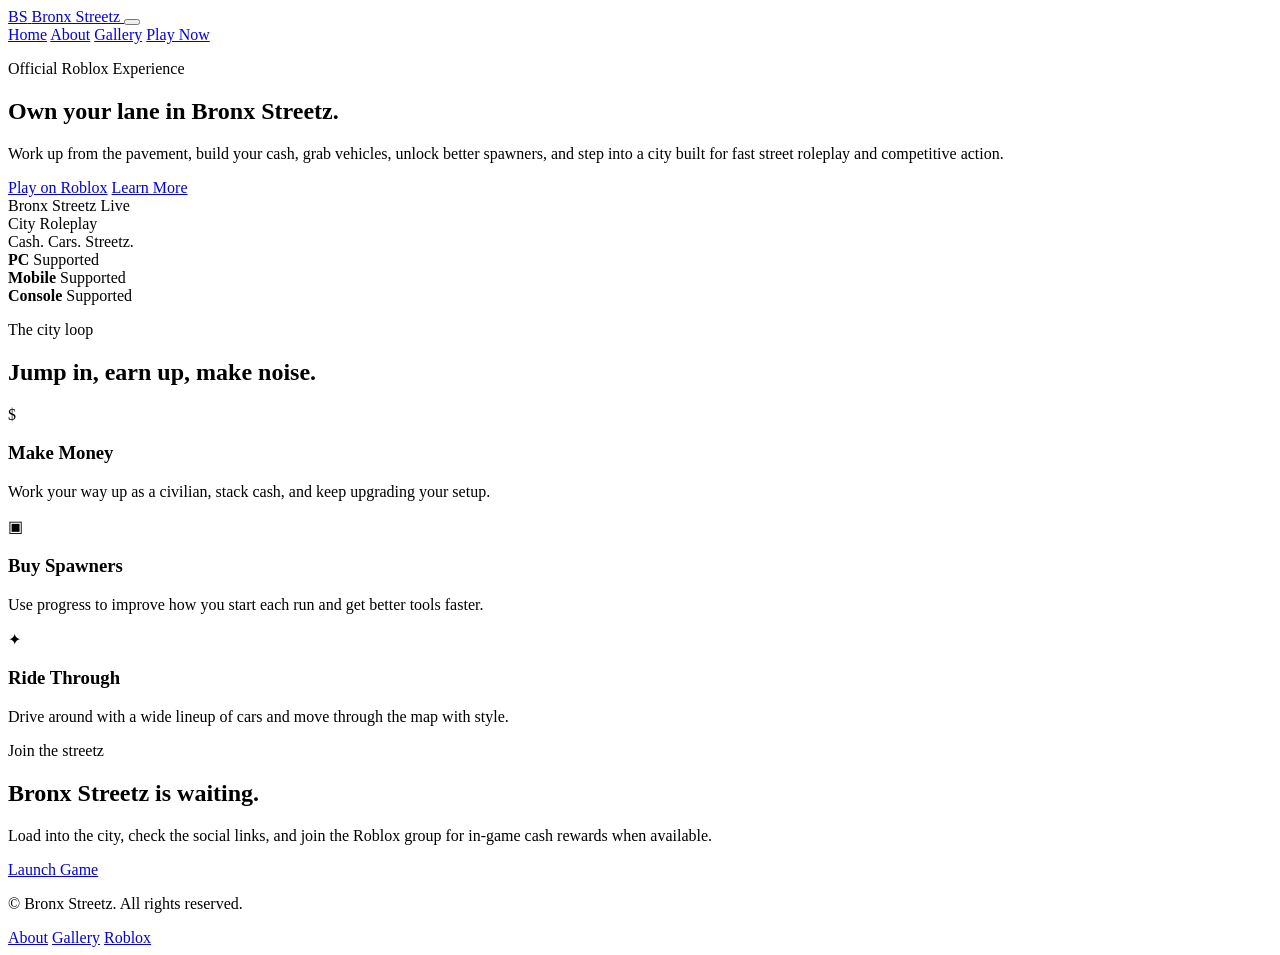
==== index.html @ a3b3eb31 "Add Bronx Streetz home page" ====
<!DOCTYPE html>
<html lang="en">
<head>
  <meta charset="UTF-8" />
  <meta name="viewport" content="width=device-width, initial-scale=1.0" />
  <meta name="description" content="Official website for Bronx Streetz, a Roblox city combat and roleplay experience by Bronx Streetz Community." />
  <meta name="theme-color" content="#0b0f14" />
  <title>Bronx Streetz | Official Roblox Game</title>
  <link rel="preconnect" href="https://fonts.googleapis.com">
  <link rel="preconnect" href="https://fonts.gstatic.com" crossorigin>
  <link href="https://fonts.googleapis.com/css2?family=Anton&family=Inter:wght@400;500;600;700;800;900&display=swap" rel="stylesheet">
  <link rel="stylesheet" href="styles.css" />
</head>
<body>
  <div class="noise" aria-hidden="true"></div>
  <header class="site-header" id="top">
    <a class="brand" href="index.html" aria-label="Bronx Streetz home">
      <span class="brand-mark">BS</span>
      <span class="brand-text">Bronx Streetz</span>
    </a>

    <button class="nav-toggle" aria-label="Open navigation" aria-expanded="false">
      <span></span>
      <span></span>
      <span></span>
    </button>

    <nav class="site-nav" aria-label="Main navigation">
      <a class="active" href="index.html">Home</a>
      <a href="about.html">About</a>
      <a href="gallery.html">Gallery</a>
      <a class="nav-cta" href="https://www.roblox.com/games/16995353837/Bronx-Streetz" target="_blank" rel="noopener">Play Now</a>
    </nav>
  </header>

  <main>
    <section class="hero section-pad">
      <div class="hero-bg" aria-hidden="true">
        <span class="grid-line line-one"></span>
        <span class="grid-line line-two"></span>
        <span class="city-glow"></span>
      </div>

      <div class="hero-copy reveal">
        <p class="eyebrow">Official Roblox Experience</p>
        <h1>Own your lane in <span>Bronx Streetz</span>.</h1>
        <p class="hero-lead">Work up from the pavement, build your cash, grab vehicles, unlock better spawners, and step into a city built for fast street roleplay and competitive action.</p>
        <div class="hero-actions">
          <a class="button primary" href="https://www.roblox.com/games/16995353837/Bronx-Streetz" target="_blank" rel="noopener">Play on Roblox</a>
          <a class="button ghost" href="about.html">Learn More</a>
        </div>
      </div>

      <div class="hero-card reveal delay-1" aria-label="Game highlights">
        <div class="status-pill"><span></span> Bronx Streetz Live</div>
        <div class="poster-card">
          <div class="poster-top">City Roleplay</div>
          <div class="poster-title">Cash. Cars. Streetz.</div>
          <div class="poster-bars">
            <span></span><span></span><span></span><span></span>
          </div>
        </div>
        <div class="stats-grid">
          <article>
            <strong>PC</strong>
            <span>Supported</span>
          </article>
          <article>
            <strong>Mobile</strong>
            <span>Supported</span>
          </article>
          <article>
            <strong>Console</strong>
            <span>Supported</span>
          </article>
        </div>
      </div>
    </section>

    <section class="section-pad split-section">
      <div class="section-heading reveal">
        <p class="eyebrow">The city loop</p>
        <h2>Jump in, earn up, make noise.</h2>
      </div>
      <div class="feature-grid">
        <article class="feature-card reveal">
          <span class="feature-icon">$</span>
          <h3>Make Money</h3>
          <p>Work your way up as a civilian, stack cash, and keep upgrading your setup.</p>
        </article>
        <article class="feature-card reveal delay-1">
          <span class="feature-icon">▣</span>
          <h3>Buy Spawners</h3>
          <p>Use progress to improve how you start each run and get better tools faster.</p>
        </article>
        <article class="feature-card reveal delay-2">
          <span class="feature-icon">✦</span>
          <h3>Ride Through</h3>
          <p>Drive around with a wide lineup of cars and move through the map with style.</p>
        </article>
      </div>
    </section>

    <section class="section-pad callout reveal">
      <div>
        <p class="eyebrow">Join the streetz</p>
        <h2>Bronx Streetz is waiting.</h2>
        <p>Load into the city, check the social links, and join the Roblox group for in-game cash rewards when available.</p>
      </div>
      <a class="button primary" href="https://www.roblox.com/games/16995353837/Bronx-Streetz" target="_blank" rel="noopener">Launch Game</a>
    </section>
  </main>

  <footer class="site-footer">
    <p>© <span id="year"></span> Bronx Streetz. All rights reserved.</p>
    <div>
      <a href="about.html">About</a>
      <a href="gallery.html">Gallery</a>
      <a href="https://www.roblox.com/games/16995353837/Bronx-Streetz" target="_blank" rel="noopener">Roblox</a>
    </div>
  </footer>

  <script src="script.js"></script>
</body>
</html>
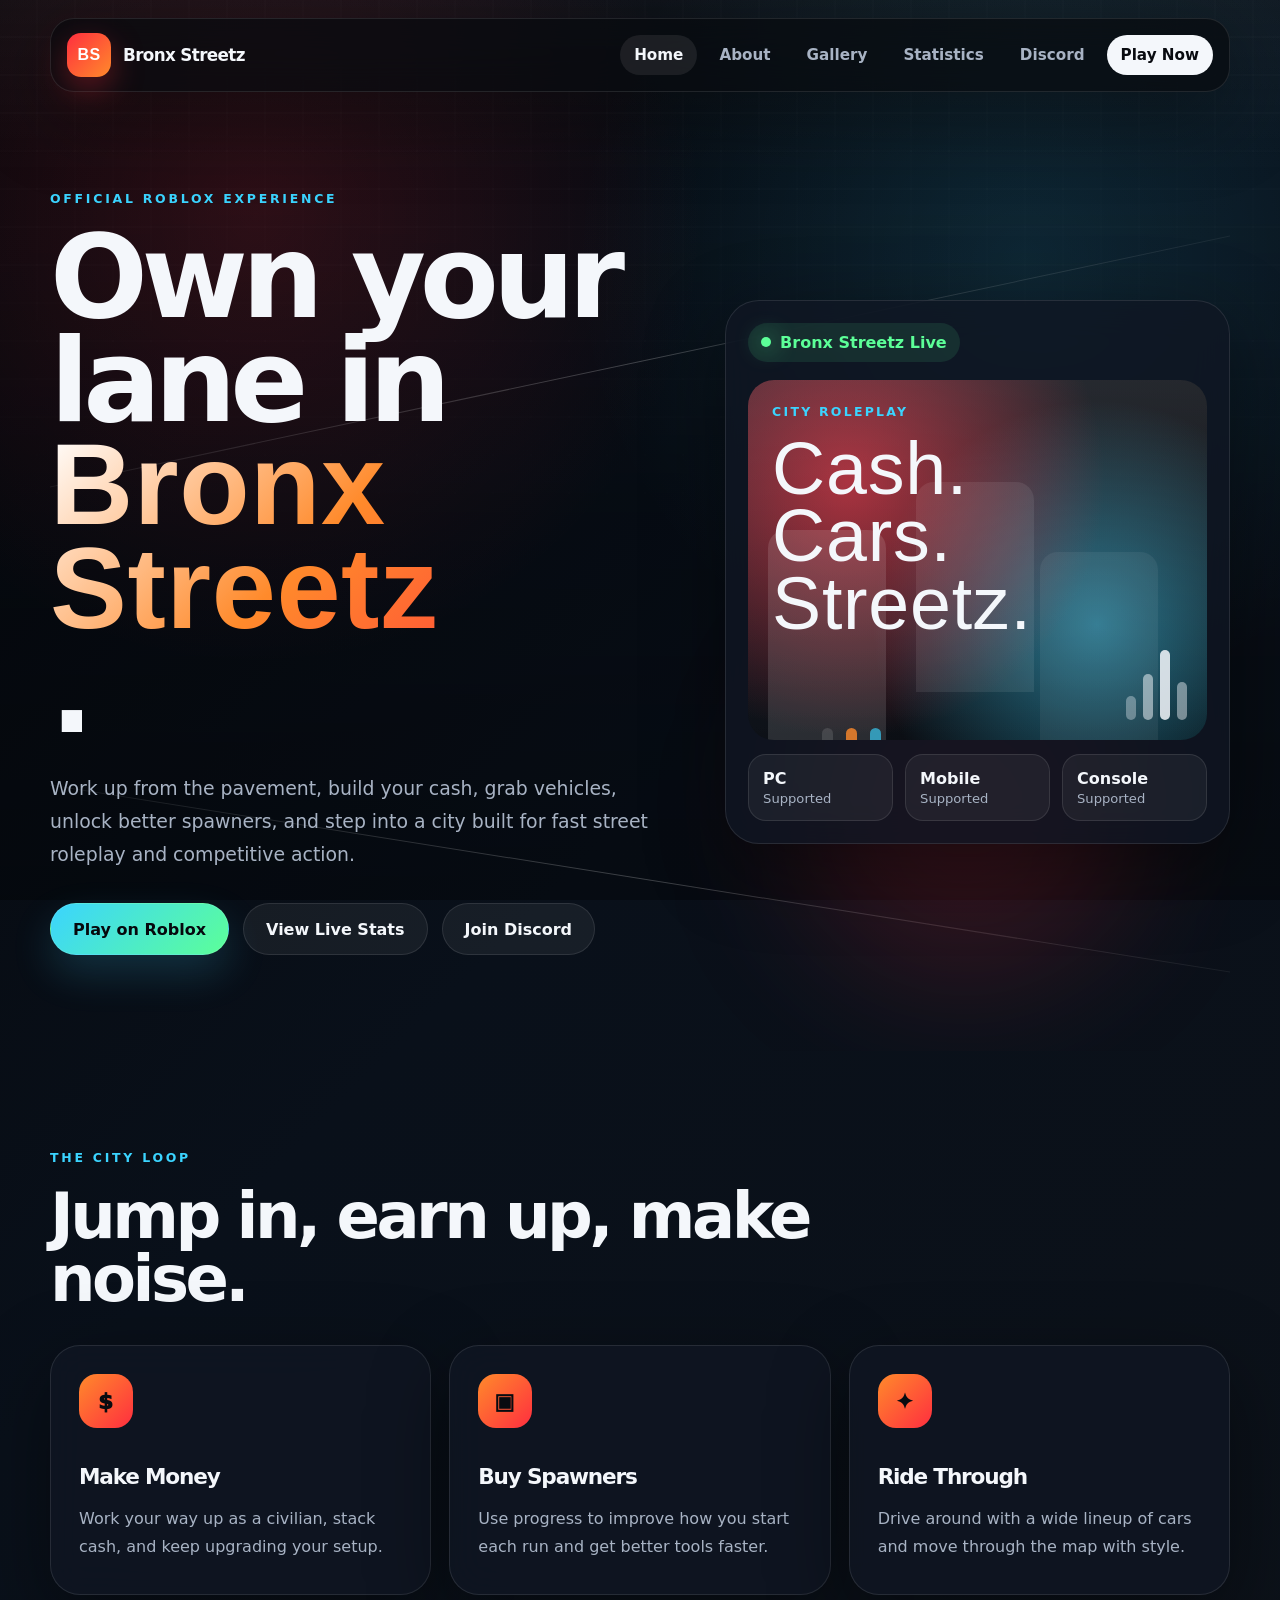
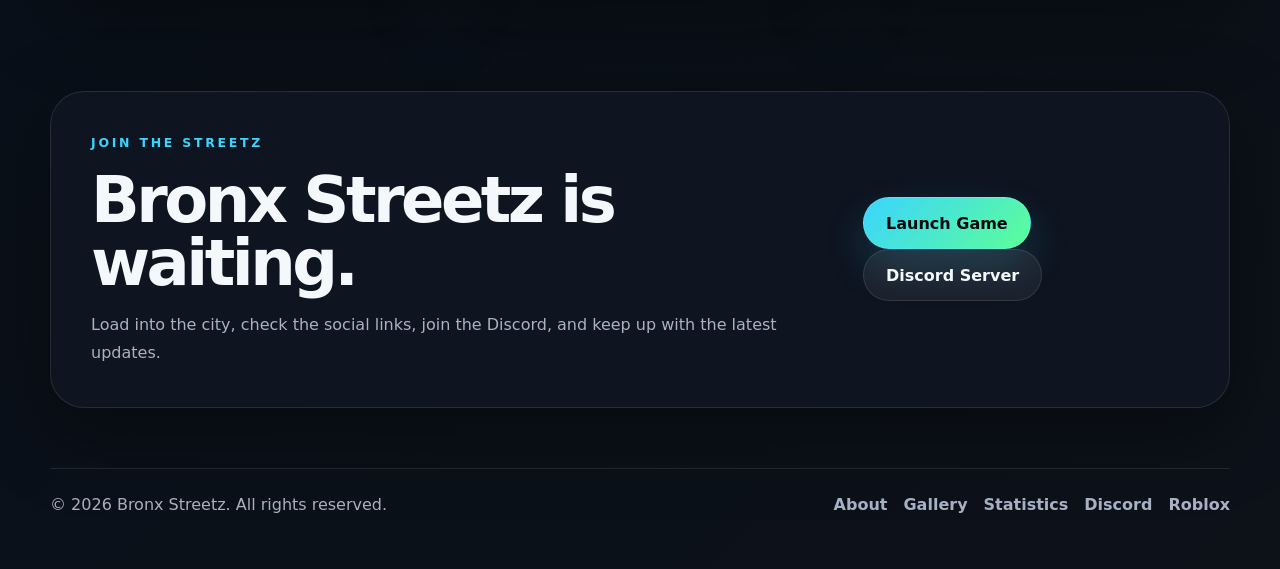
==== commit 8cc353ef: "Add Discord and statistics navigation to home page" ====
--- a/index.html
+++ b/index.html
@@ -29,6 +29,8 @@
       <a class="active" href="index.html">Home</a>
       <a href="about.html">About</a>
       <a href="gallery.html">Gallery</a>
+      <a href="stats.html">Statistics</a>
+      <a href="https://discord.gg/XVc4PGBFNk" target="_blank" rel="noopener">Discord</a>
       <a class="nav-cta" href="https://www.roblox.com/games/16995353837/Bronx-Streetz" target="_blank" rel="noopener">Play Now</a>
     </nav>
   </header>
@@ -47,7 +49,8 @@
         <p class="hero-lead">Work up from the pavement, build your cash, grab vehicles, unlock better spawners, and step into a city built for fast street roleplay and competitive action.</p>
         <div class="hero-actions">
           <a class="button primary" href="https://www.roblox.com/games/16995353837/Bronx-Streetz" target="_blank" rel="noopener">Play on Roblox</a>
-          <a class="button ghost" href="about.html">Learn More</a>
+          <a class="button ghost" href="stats.html">View Live Stats</a>
+          <a class="button ghost" href="https://discord.gg/XVc4PGBFNk" target="_blank" rel="noopener">Join Discord</a>
         </div>
       </div>
 
@@ -105,9 +108,12 @@
       <div>
         <p class="eyebrow">Join the streetz</p>
         <h2>Bronx Streetz is waiting.</h2>
-        <p>Load into the city, check the social links, and join the Roblox group for in-game cash rewards when available.</p>
+        <p>Load into the city, check the social links, join the Discord, and keep up with the latest updates.</p>
       </div>
-      <a class="button primary" href="https://www.roblox.com/games/16995353837/Bronx-Streetz" target="_blank" rel="noopener">Launch Game</a>
+      <div class="callout-actions">
+        <a class="button primary" href="https://www.roblox.com/games/16995353837/Bronx-Streetz" target="_blank" rel="noopener">Launch Game</a>
+        <a class="button ghost" href="https://discord.gg/XVc4PGBFNk" target="_blank" rel="noopener">Discord Server</a>
+      </div>
     </section>
   </main>
 
@@ -116,6 +122,8 @@
     <div>
       <a href="about.html">About</a>
       <a href="gallery.html">Gallery</a>
+      <a href="stats.html">Statistics</a>
+      <a href="https://discord.gg/XVc4PGBFNk" target="_blank" rel="noopener">Discord</a>
       <a href="https://www.roblox.com/games/16995353837/Bronx-Streetz" target="_blank" rel="noopener">Roblox</a>
     </div>
   </footer>
--- a/styles.css
+++ b/styles.css
@@ -0,0 +1,862 @@
+:root {
+  --bg: #070a0f;
+  --bg-soft: #0d141e;
+  --panel: rgba(16, 23, 35, 0.78);
+  --panel-solid: #101724;
+  --text: #f4f7fb;
+  --muted: #a8b3c4;
+  --line: rgba(255, 255, 255, 0.1);
+  --red: #ff2e3f;
+  --orange: #ff8a2b;
+  --blue: #3bd4ff;
+  --green: #5cff98;
+  --shadow: 0 24px 80px rgba(0, 0, 0, 0.42);
+}
+
+* {
+  box-sizing: border-box;
+}
+
+html {
+  scroll-behavior: smooth;
+}
+
+body {
+  margin: 0;
+  min-height: 100vh;
+  color: var(--text);
+  font-family: Inter, system-ui, -apple-system, BlinkMacSystemFont, "Segoe UI", sans-serif;
+  background:
+    radial-gradient(circle at 20% 10%, rgba(255, 46, 63, 0.16), transparent 28rem),
+    radial-gradient(circle at 80% 12%, rgba(59, 212, 255, 0.13), transparent 28rem),
+    linear-gradient(135deg, #05070b 0%, #09101a 42%, #0d1219 100%);
+  overflow-x: hidden;
+}
+
+body::before {
+  content: "";
+  position: fixed;
+  inset: 0;
+  pointer-events: none;
+  background: linear-gradient(180deg, rgba(255,255,255,0.04), transparent 18%, rgba(0,0,0,0.3));
+  z-index: -2;
+}
+
+body.nav-open {
+  overflow: hidden;
+}
+
+a {
+  color: inherit;
+  text-decoration: none;
+}
+
+p {
+  color: var(--muted);
+  line-height: 1.75;
+}
+
+.noise {
+  position: fixed;
+  inset: 0;
+  z-index: -1;
+  pointer-events: none;
+  opacity: 0.16;
+  background-image:
+    linear-gradient(transparent 0 95%, rgba(255,255,255,0.12) 95% 100%),
+    linear-gradient(90deg, transparent 0 95%, rgba(255,255,255,0.09) 95% 100%);
+  background-size: 38px 38px;
+  mask-image: linear-gradient(to bottom, black, transparent 78%);
+}
+
+.section-pad {
+  width: min(1180px, calc(100% - 36px));
+  margin: 0 auto;
+  padding: 96px 0;
+}
+
+.site-header {
+  position: sticky;
+  top: 0;
+  z-index: 50;
+  display: flex;
+  align-items: center;
+  justify-content: space-between;
+  width: min(1180px, calc(100% - 36px));
+  margin: 18px auto 0;
+  padding: 14px 16px;
+  border: 1px solid var(--line);
+  border-radius: 24px;
+  background: rgba(7, 10, 15, 0.72);
+  backdrop-filter: blur(18px);
+  box-shadow: var(--shadow);
+}
+
+.brand {
+  display: inline-flex;
+  align-items: center;
+  gap: 12px;
+  font-weight: 900;
+  letter-spacing: -0.04em;
+}
+
+.brand-mark {
+  display: grid;
+  place-items: center;
+  width: 44px;
+  height: 44px;
+  border-radius: 14px;
+  background: linear-gradient(135deg, var(--red), var(--orange));
+  color: #fff;
+  box-shadow: 0 12px 32px rgba(255, 46, 63, 0.34);
+  font-family: Anton, Impact, sans-serif;
+  letter-spacing: 0.02em;
+}
+
+.brand-text {
+  font-size: 1.05rem;
+}
+
+.site-nav {
+  display: flex;
+  align-items: center;
+  gap: 8px;
+}
+
+.site-nav a {
+  padding: 11px 14px;
+  border-radius: 999px;
+  color: var(--muted);
+  font-size: 0.95rem;
+  font-weight: 700;
+  transition: 180ms ease;
+}
+
+.site-nav a:hover,
+.site-nav a.active {
+  color: var(--text);
+  background: rgba(255, 255, 255, 0.08);
+}
+
+.site-nav .nav-cta {
+  color: #090b10;
+  background: var(--text);
+}
+
+.site-nav .nav-cta:hover {
+  color: #070a0f;
+  background: linear-gradient(135deg, var(--blue), var(--green));
+}
+
+.nav-toggle {
+  display: none;
+  width: 46px;
+  height: 46px;
+  border: 1px solid var(--line);
+  border-radius: 14px;
+  background: rgba(255, 255, 255, 0.06);
+  cursor: pointer;
+}
+
+.nav-toggle span {
+  display: block;
+  width: 20px;
+  height: 2px;
+  margin: 5px auto;
+  background: var(--text);
+  border-radius: 2px;
+}
+
+.hero {
+  position: relative;
+  display: grid;
+  grid-template-columns: minmax(0, 1.1fr) minmax(320px, 0.9fr);
+  align-items: center;
+  min-height: calc(100vh - 86px);
+  gap: 58px;
+}
+
+.hero-bg {
+  position: absolute;
+  inset: 0;
+  pointer-events: none;
+  overflow: hidden;
+}
+
+.grid-line {
+  position: absolute;
+  width: 140%;
+  height: 1px;
+  left: -20%;
+  background: linear-gradient(90deg, transparent, rgba(255,255,255,0.22), transparent);
+  transform: rotate(-12deg);
+}
+
+.line-one { top: 28%; }
+.line-two { bottom: 18%; transform: rotate(9deg); }
+
+.city-glow {
+  position: absolute;
+  right: 8%;
+  bottom: 8%;
+  width: 340px;
+  height: 340px;
+  border-radius: 50%;
+  background: rgba(255, 46, 63, 0.18);
+  filter: blur(70px);
+}
+
+.eyebrow {
+  margin: 0 0 16px;
+  color: var(--blue);
+  font-size: 0.78rem;
+  font-weight: 900;
+  letter-spacing: 0.22em;
+  text-transform: uppercase;
+}
+
+h1,
+h2,
+h3 {
+  margin: 0;
+  color: var(--text);
+  letter-spacing: -0.055em;
+}
+
+h1 {
+  max-width: 850px;
+  font-size: clamp(3.3rem, 9vw, 7.9rem);
+  line-height: 0.9;
+}
+
+h1 span {
+  display: inline-block;
+  font-family: Anton, Impact, sans-serif;
+  letter-spacing: 0.005em;
+  color: transparent;
+  background: linear-gradient(135deg, #fff 0%, var(--orange) 46%, var(--red) 100%);
+  background-clip: text;
+  -webkit-background-clip: text;
+}
+
+h2 {
+  font-size: clamp(2.1rem, 5vw, 4.2rem);
+  line-height: 0.98;
+}
+
+h3 {
+  font-size: 1.35rem;
+}
+
+.hero-lead {
+  max-width: 690px;
+  margin: 28px 0 0;
+  font-size: clamp(1rem, 2vw, 1.18rem);
+}
+
+.hero-actions {
+  display: flex;
+  flex-wrap: wrap;
+  gap: 14px;
+  margin-top: 32px;
+}
+
+.button {
+  display: inline-flex;
+  align-items: center;
+  justify-content: center;
+  min-height: 52px;
+  padding: 0 22px;
+  border-radius: 999px;
+  border: 1px solid var(--line);
+  font-weight: 900;
+  transition: transform 180ms ease, box-shadow 180ms ease, background 180ms ease;
+}
+
+.button:hover {
+  transform: translateY(-2px);
+}
+
+.button.primary {
+  color: #06080d;
+  background: linear-gradient(135deg, var(--blue), var(--green));
+  box-shadow: 0 18px 40px rgba(59, 212, 255, 0.18);
+}
+
+.button.ghost {
+  background: rgba(255,255,255,0.06);
+  color: var(--text);
+}
+
+.hero-card,
+.glass-panel,
+.callout,
+.feature-card,
+.gallery-card,
+.mini-card,
+.rules-grid article {
+  border: 1px solid var(--line);
+  background: var(--panel);
+  backdrop-filter: blur(18px);
+  box-shadow: var(--shadow);
+}
+
+.hero-card {
+  position: relative;
+  padding: 22px;
+  border-radius: 34px;
+}
+
+.status-pill {
+  display: inline-flex;
+  align-items: center;
+  gap: 9px;
+  margin-bottom: 18px;
+  padding: 10px 13px;
+  border-radius: 999px;
+  background: rgba(92, 255, 152, 0.1);
+  color: var(--green);
+  font-weight: 900;
+}
+
+.status-pill span {
+  width: 10px;
+  height: 10px;
+  border-radius: 50%;
+  background: var(--green);
+  box-shadow: 0 0 24px var(--green);
+}
+
+.poster-card {
+  position: relative;
+  min-height: 360px;
+  padding: 24px;
+  border-radius: 26px;
+  overflow: hidden;
+  background:
+    linear-gradient(rgba(255,255,255,0.1), rgba(255,255,255,0)),
+    radial-gradient(circle at 22% 28%, rgba(255, 46, 63, 0.62), transparent 16rem),
+    radial-gradient(circle at 76% 68%, rgba(59, 212, 255, 0.5), transparent 14rem),
+    linear-gradient(135deg, #121720, #07090d);
+}
+
+.poster-card::before,
+.poster-card::after {
+  content: "";
+  position: absolute;
+  background: rgba(255,255,255,0.12);
+  border-radius: 18px 18px 0 0;
+  bottom: 0;
+}
+
+.poster-card::before {
+  left: 20px;
+  width: 118px;
+  height: 210px;
+  box-shadow: 148px -48px 0 rgba(255,255,255,0.08), 272px 22px 0 rgba(255,255,255,0.06);
+}
+
+.poster-card::after {
+  left: 74px;
+  width: 11px;
+  height: 12px;
+  box-shadow:
+    24px 0 0 rgba(255, 138, 43, 0.8),
+    48px 0 0 rgba(59, 212, 255, 0.65),
+    0 28px 0 rgba(255,255,255,0.45),
+    24px 28px 0 rgba(255,255,255,0.24),
+    48px 28px 0 rgba(255, 46, 63, 0.54),
+    0 56px 0 rgba(255,255,255,0.26),
+    24px 56px 0 rgba(255,255,255,0.5),
+    48px 56px 0 rgba(92,255,152,0.55);
+}
+
+.poster-top {
+  position: relative;
+  z-index: 2;
+  color: var(--blue);
+  font-weight: 900;
+  text-transform: uppercase;
+  letter-spacing: 0.18em;
+  font-size: 0.78rem;
+}
+
+.poster-title {
+  position: relative;
+  z-index: 2;
+  max-width: 320px;
+  margin-top: 16px;
+  font-family: Anton, Impact, sans-serif;
+  font-size: clamp(2.8rem, 6vw, 4.6rem);
+  line-height: 0.92;
+  letter-spacing: 0.01em;
+}
+
+.poster-bars {
+  position: absolute;
+  z-index: 3;
+  right: 20px;
+  bottom: 20px;
+  display: flex;
+  gap: 7px;
+  align-items: end;
+}
+
+.poster-bars span {
+  display: block;
+  width: 10px;
+  border-radius: 999px;
+  background: var(--text);
+}
+
+.poster-bars span:nth-child(1) { height: 24px; opacity: 0.35; }
+.poster-bars span:nth-child(2) { height: 46px; opacity: 0.52; }
+.poster-bars span:nth-child(3) { height: 70px; opacity: 0.85; }
+.poster-bars span:nth-child(4) { height: 38px; opacity: 0.45; }
+
+.stats-grid {
+  display: grid;
+  grid-template-columns: repeat(3, 1fr);
+  gap: 12px;
+  margin-top: 14px;
+}
+
+.stats-grid article {
+  padding: 14px;
+  border: 1px solid var(--line);
+  border-radius: 18px;
+  background: rgba(255,255,255,0.05);
+}
+
+.stats-grid strong,
+.stats-grid span {
+  display: block;
+}
+
+.stats-grid strong {
+  font-size: 1rem;
+}
+
+.stats-grid span {
+  margin-top: 3px;
+  color: var(--muted);
+  font-size: 0.82rem;
+}
+
+.split-section {
+  display: grid;
+  gap: 34px;
+}
+
+.section-heading {
+  max-width: 760px;
+}
+
+.feature-grid,
+.rules-grid {
+  display: grid;
+  grid-template-columns: repeat(3, 1fr);
+  gap: 18px;
+}
+
+.feature-card {
+  min-height: 250px;
+  padding: 28px;
+  border-radius: 30px;
+}
+
+.feature-icon {
+  display: grid;
+  place-items: center;
+  width: 54px;
+  height: 54px;
+  margin-bottom: 36px;
+  border-radius: 18px;
+  color: #080b10;
+  background: linear-gradient(135deg, var(--orange), var(--red));
+  font-weight: 1000;
+  font-size: 1.35rem;
+}
+
+.feature-card p {
+  margin-bottom: 0;
+}
+
+.callout {
+  display: flex;
+  align-items: center;
+  justify-content: space-between;
+  gap: 26px;
+  margin-bottom: 60px;
+  padding: 40px;
+  border-radius: 34px;
+}
+
+.callout p:last-child {
+  max-width: 760px;
+  margin-bottom: 0;
+}
+
+.page-hero {
+  padding-bottom: 38px;
+}
+
+.page-hero h1 {
+  max-width: 970px;
+  font-size: clamp(3rem, 7vw, 6.4rem);
+}
+
+.page-hero p:last-child {
+  max-width: 780px;
+  margin-top: 24px;
+  font-size: 1.12rem;
+}
+
+.about-layout {
+  display: grid;
+  grid-template-columns: 1.2fr 0.8fr;
+  gap: 22px;
+  padding-top: 38px;
+}
+
+.glass-panel {
+  padding: 38px;
+  border-radius: 34px;
+}
+
+.glass-panel p:last-child {
+  margin-bottom: 0;
+}
+
+.info-stack {
+  display: grid;
+  gap: 14px;
+}
+
+.mini-card {
+  padding: 22px;
+  border-radius: 26px;
+}
+
+.mini-card span {
+  color: var(--blue);
+  font-weight: 900;
+}
+
+.mini-card strong {
+  display: block;
+  margin-top: 8px;
+  font-size: 1.2rem;
+}
+
+.mini-card p {
+  margin-bottom: 0;
+}
+
+.rules-section {
+  padding-top: 48px;
+}
+
+.rules-grid {
+  margin-top: 28px;
+}
+
+.rules-grid article {
+  padding: 26px;
+  border-radius: 28px;
+}
+
+.rules-grid p {
+  margin-bottom: 0;
+}
+
+.gallery-grid {
+  display: grid;
+  grid-template-columns: repeat(3, 1fr);
+  grid-auto-rows: 320px;
+  gap: 18px;
+  padding-top: 38px;
+}
+
+.gallery-card {
+  position: relative;
+  overflow: hidden;
+  border-radius: 30px;
+}
+
+.gallery-card.tall {
+  grid-row: span 2;
+}
+
+.gallery-card.wide {
+  grid-column: span 2;
+}
+
+.gallery-art {
+  position: absolute;
+  inset: 0;
+  transition: transform 500ms ease;
+}
+
+.gallery-card:hover .gallery-art {
+  transform: scale(1.05);
+}
+
+.gallery-art::before,
+.gallery-art::after {
+  content: "";
+  position: absolute;
+  inset: 0;
+}
+
+.gallery-art::after {
+  background: linear-gradient(180deg, transparent 0%, rgba(0,0,0,0.2) 38%, rgba(0,0,0,0.82) 100%);
+}
+
+.art-city {
+  background:
+    repeating-linear-gradient(90deg, transparent 0 40px, rgba(255,255,255,0.08) 40px 42px),
+    radial-gradient(circle at 30% 25%, rgba(255,46,63,0.55), transparent 16rem),
+    linear-gradient(135deg, #151a24, #06090e);
+}
+
+.art-car {
+  background:
+    radial-gradient(circle at 50% 70%, rgba(59,212,255,0.46), transparent 10rem),
+    linear-gradient(150deg, #0c1017, #1d2735);
+}
+
+.art-car::before {
+  top: auto;
+  left: 18%;
+  right: 18%;
+  bottom: 35%;
+  height: 50px;
+  border-radius: 80px 80px 18px 18px;
+  background: linear-gradient(135deg, var(--red), var(--orange));
+  box-shadow: 32px 46px 0 -15px #05070b, 230px 46px 0 -15px #05070b;
+}
+
+.art-cash {
+  background:
+    radial-gradient(circle at 70% 25%, rgba(92,255,152,0.48), transparent 12rem),
+    linear-gradient(135deg, #07110b, #111923);
+}
+
+.art-cash::before {
+  inset: 25% 18%;
+  border: 2px solid rgba(92,255,152,0.75);
+  border-radius: 22px;
+  transform: rotate(-9deg);
+  box-shadow: 22px 22px 0 rgba(92,255,152,0.18), -18px 34px 0 rgba(255,255,255,0.08);
+}
+
+.art-map {
+  background:
+    linear-gradient(90deg, rgba(255,255,255,0.12) 1px, transparent 1px),
+    linear-gradient(rgba(255,255,255,0.12) 1px, transparent 1px),
+    radial-gradient(circle at 74% 34%, rgba(255,46,63,0.44), transparent 14rem),
+    linear-gradient(135deg, #07101a, #111827);
+  background-size: 54px 54px, 54px 54px, auto, auto;
+}
+
+.art-spawner {
+  background:
+    radial-gradient(circle at 50% 50%, rgba(255,138,43,0.55), transparent 12rem),
+    linear-gradient(135deg, #1c120b, #090b10);
+}
+
+.art-spawner::before {
+  inset: 28%;
+  border-radius: 28px;
+  background: linear-gradient(135deg, rgba(255,255,255,0.24), rgba(255,255,255,0.06));
+  transform: rotate(45deg);
+}
+
+.art-community {
+  background:
+    radial-gradient(circle at 30% 35%, rgba(255,46,63,0.4), transparent 9rem),
+    radial-gradient(circle at 72% 40%, rgba(59,212,255,0.34), transparent 9rem),
+    linear-gradient(135deg, #0e1118, #151b26);
+}
+
+.art-community::before {
+  inset: 25% 18%;
+  border-radius: 999px;
+  border: 2px solid rgba(255,255,255,0.2);
+  box-shadow: 100px 0 0 -18px rgba(255,255,255,0.14), 200px 0 0 -16px rgba(255,255,255,0.18);
+}
+
+.gallery-caption {
+  position: absolute;
+  left: 0;
+  right: 0;
+  bottom: 0;
+  z-index: 3;
+  padding: 24px;
+}
+
+.gallery-caption span {
+  color: var(--blue);
+  font-weight: 900;
+  font-size: 0.76rem;
+  letter-spacing: 0.16em;
+  text-transform: uppercase;
+}
+
+.gallery-caption h2 {
+  margin-top: 6px;
+  font-size: 2rem;
+}
+
+.gallery-caption p {
+  margin-bottom: 0;
+}
+
+.site-footer {
+  display: flex;
+  align-items: center;
+  justify-content: space-between;
+  width: min(1180px, calc(100% - 36px));
+  margin: 0 auto 28px;
+  padding: 22px 0;
+  border-top: 1px solid var(--line);
+}
+
+.site-footer p {
+  margin: 0;
+}
+
+.site-footer div {
+  display: flex;
+  gap: 16px;
+  flex-wrap: wrap;
+}
+
+.site-footer a {
+  color: var(--muted);
+  font-weight: 700;
+}
+
+.site-footer a:hover {
+  color: var(--text);
+}
+
+.reveal {
+  opacity: 0;
+  transform: translateY(20px);
+  transition: opacity 700ms ease, transform 700ms ease;
+}
+
+.reveal.is-visible {
+  opacity: 1;
+  transform: translateY(0);
+}
+
+.delay-1 { transition-delay: 90ms; }
+.delay-2 { transition-delay: 180ms; }
+
+@media (max-width: 900px) {
+  .site-header {
+    margin-top: 10px;
+  }
+
+  .nav-toggle {
+    display: block;
+  }
+
+  .site-nav {
+    position: fixed;
+    left: 18px;
+    right: 18px;
+    top: 88px;
+    display: none;
+    flex-direction: column;
+    align-items: stretch;
+    padding: 16px;
+    border: 1px solid var(--line);
+    border-radius: 24px;
+    background: rgba(7, 10, 15, 0.96);
+    box-shadow: var(--shadow);
+  }
+
+  body.nav-open .site-nav {
+    display: flex;
+  }
+
+  .site-nav a {
+    padding: 14px 16px;
+  }
+
+  .hero,
+  .about-layout {
+    grid-template-columns: 1fr;
+  }
+
+  .hero {
+    min-height: auto;
+    padding-top: 82px;
+  }
+
+  .feature-grid,
+  .rules-grid,
+  .gallery-grid {
+    grid-template-columns: 1fr;
+  }
+
+  .gallery-grid {
+    grid-auto-rows: 310px;
+  }
+
+  .gallery-card.tall,
+  .gallery-card.wide {
+    grid-row: span 1;
+    grid-column: span 1;
+  }
+
+  .callout,
+  .site-footer {
+    flex-direction: column;
+    align-items: flex-start;
+  }
+}
+
+@media (max-width: 560px) {
+  .section-pad,
+  .site-header,
+  .site-footer {
+    width: min(100% - 24px, 1180px);
+  }
+
+  .section-pad {
+    padding: 70px 0;
+  }
+
+  .brand-text {
+    display: none;
+  }
+
+  .hero-card,
+  .glass-panel,
+  .callout,
+  .feature-card,
+  .rules-grid article {
+    border-radius: 24px;
+  }
+
+  .poster-card {
+    min-height: 300px;
+  }
+
+  .stats-grid {
+    grid-template-columns: 1fr;
+  }
+
+  .callout {
+    padding: 28px;
+  }
+
+  .button {
+    width: 100%;
+  }
+}
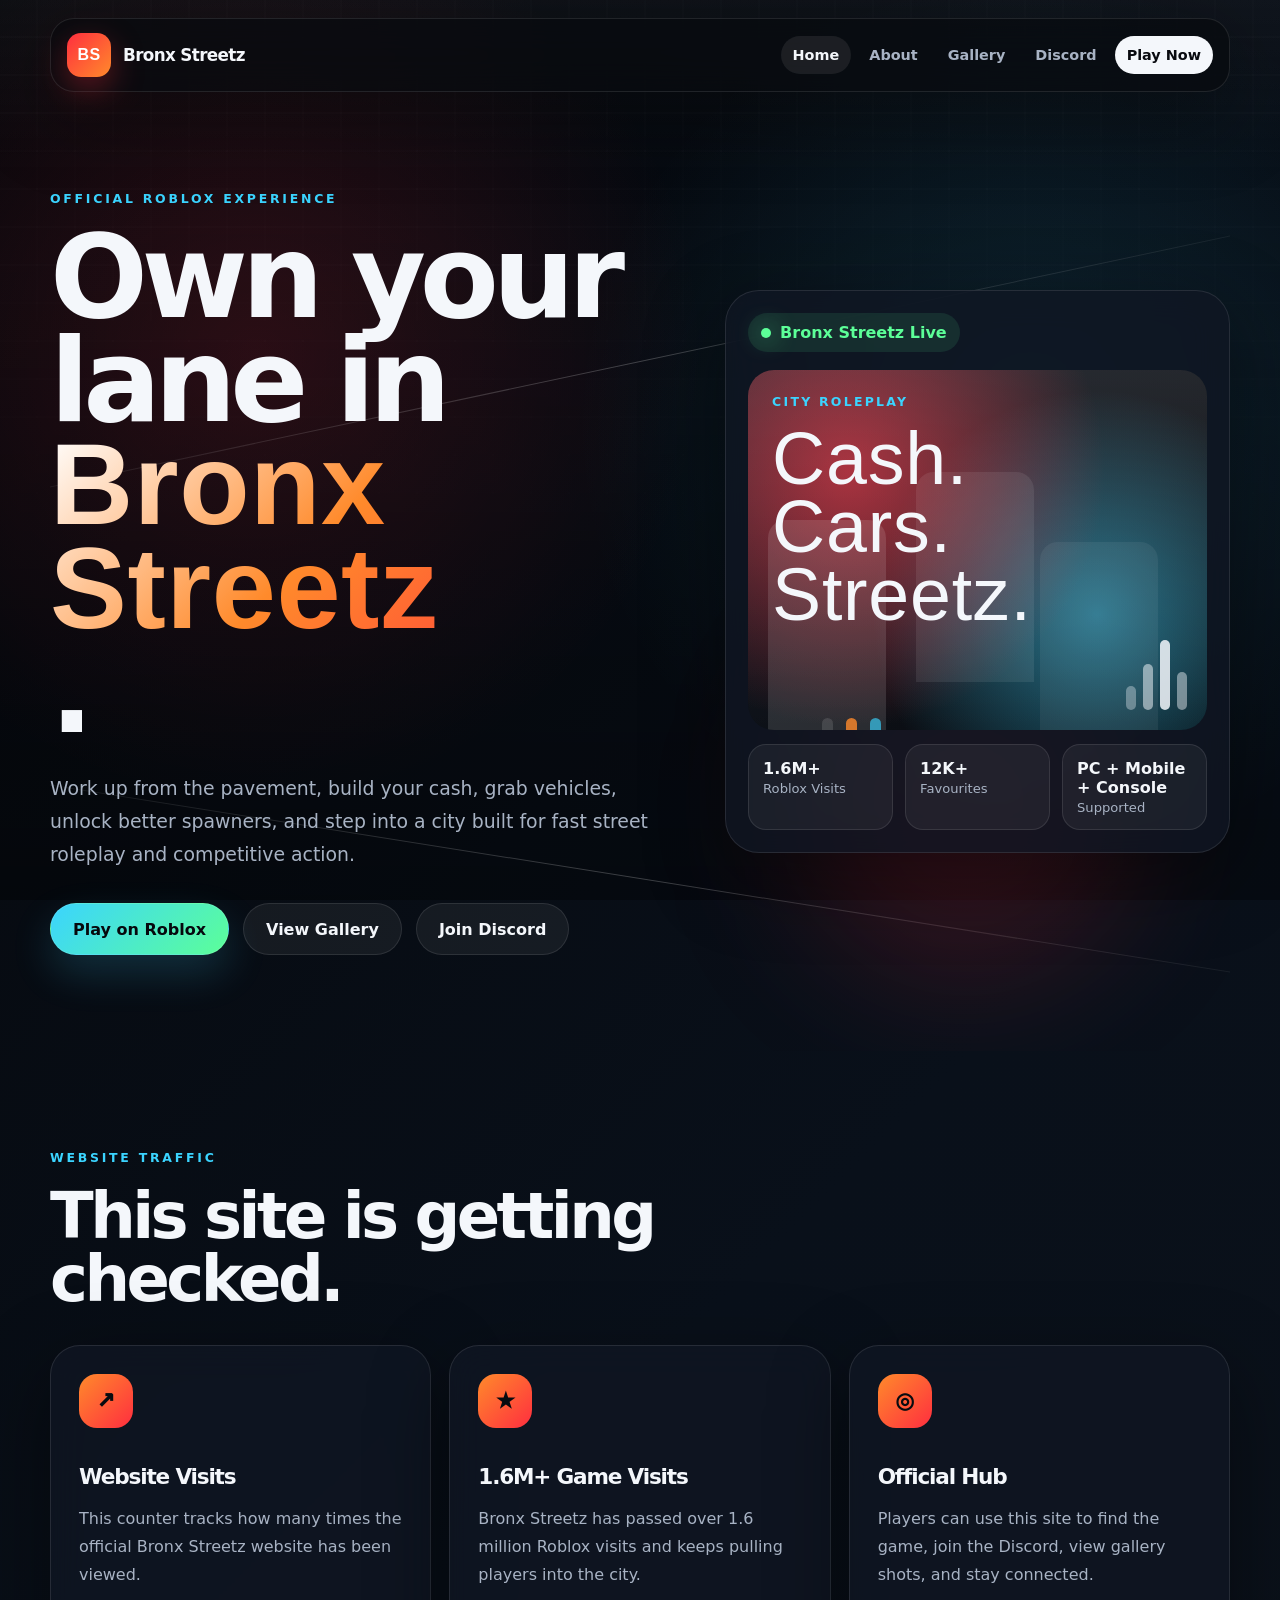
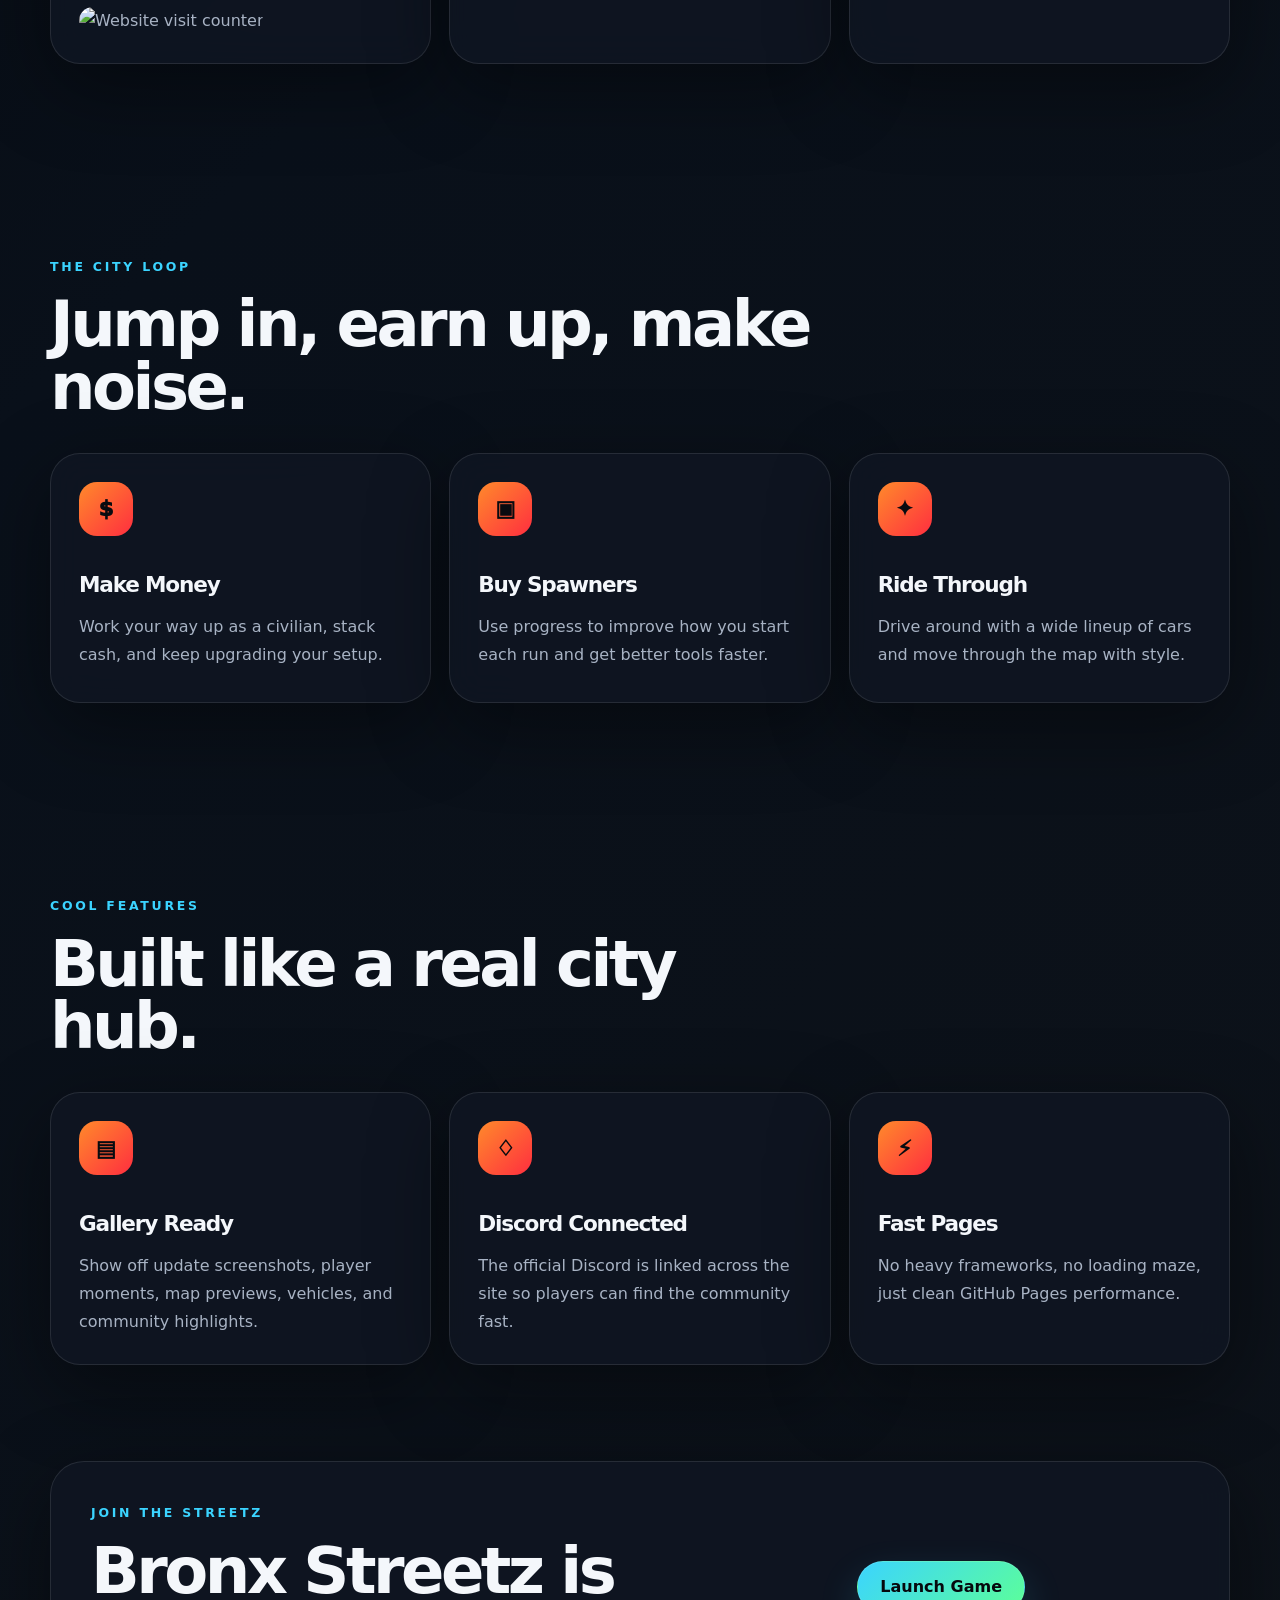
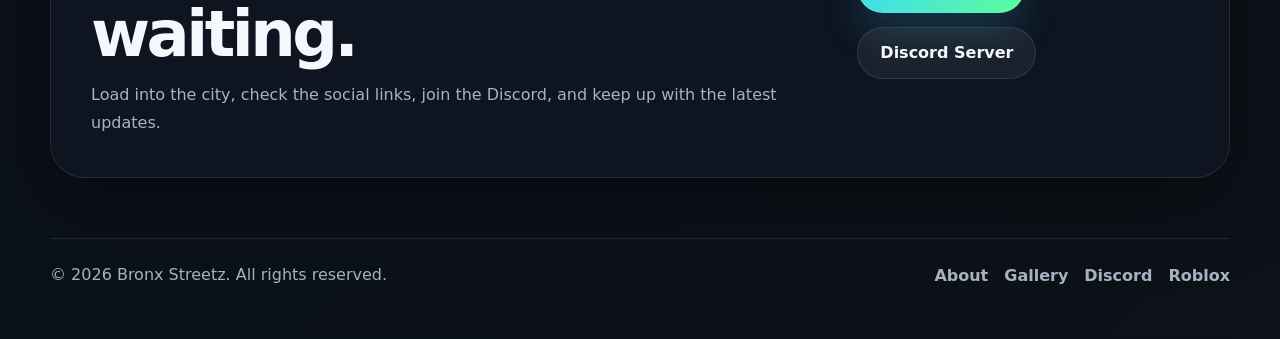
==== commit 11b6ba0e: "Add website visit counter and static game milestones" ====
--- a/index.html
+++ b/index.html
@@ -29,7 +29,6 @@
       <a class="active" href="index.html">Home</a>
       <a href="about.html">About</a>
       <a href="gallery.html">Gallery</a>
-      <a href="stats.html">Statistics</a>
       <a href="https://discord.gg/XVc4PGBFNk" target="_blank" rel="noopener">Discord</a>
       <a class="nav-cta" href="https://www.roblox.com/games/16995353837/Bronx-Streetz" target="_blank" rel="noopener">Play Now</a>
     </nav>
@@ -49,7 +48,7 @@
         <p class="hero-lead">Work up from the pavement, build your cash, grab vehicles, unlock better spawners, and step into a city built for fast street roleplay and competitive action.</p>
         <div class="hero-actions">
           <a class="button primary" href="https://www.roblox.com/games/16995353837/Bronx-Streetz" target="_blank" rel="noopener">Play on Roblox</a>
-          <a class="button ghost" href="stats.html">View Live Stats</a>
+          <a class="button ghost" href="gallery.html">View Gallery</a>
           <a class="button ghost" href="https://discord.gg/XVc4PGBFNk" target="_blank" rel="noopener">Join Discord</a>
         </div>
       </div>
@@ -65,18 +64,45 @@
         </div>
         <div class="stats-grid">
           <article>
-            <strong>PC</strong>
-            <span>Supported</span>
+            <strong>1.6M+</strong>
+            <span>Roblox Visits</span>
           </article>
           <article>
-            <strong>Mobile</strong>
-            <span>Supported</span>
+            <strong>12K+</strong>
+            <span>Favourites</span>
           </article>
           <article>
-            <strong>Console</strong>
+            <strong>PC + Mobile + Console</strong>
             <span>Supported</span>
           </article>
         </div>
+      </div>
+    </section>
+
+    <section class="section-pad split-section">
+      <div class="section-heading reveal">
+        <p class="eyebrow">Website traffic</p>
+        <h2>This site is getting checked.</h2>
+      </div>
+      <div class="feature-grid">
+        <article class="feature-card reveal">
+          <span class="feature-icon">↗</span>
+          <h3>Website Visits</h3>
+          <p>This counter tracks how many times the official Bronx Streetz website has been viewed.</p>
+          <p style="margin-top: 18px; margin-bottom: 0;">
+            <img src="https://visitor-badge.laobi.icu/badge?page_id=HaloJnZ2134.bronxstreetz&left_text=Website%20Visits&right_color=crimson" alt="Website visit counter" style="max-width: 100%; height: 32px; border-radius: 999px;">
+          </p>
+        </article>
+        <article class="feature-card reveal delay-1">
+          <span class="feature-icon">★</span>
+          <h3>1.6M+ Game Visits</h3>
+          <p>Bronx Streetz has passed over 1.6 million Roblox visits and keeps pulling players into the city.</p>
+        </article>
+        <article class="feature-card reveal delay-2">
+          <span class="feature-icon">◎</span>
+          <h3>Official Hub</h3>
+          <p>Players can use this site to find the game, join the Discord, view gallery shots, and stay connected.</p>
+        </article>
       </div>
     </section>
 
@@ -104,6 +130,30 @@
       </div>
     </section>
 
+    <section class="section-pad split-section">
+      <div class="section-heading reveal">
+        <p class="eyebrow">Cool features</p>
+        <h2>Built like a real city hub.</h2>
+      </div>
+      <div class="feature-grid">
+        <article class="feature-card reveal">
+          <span class="feature-icon">▤</span>
+          <h3>Gallery Ready</h3>
+          <p>Show off update screenshots, player moments, map previews, vehicles, and community highlights.</p>
+        </article>
+        <article class="feature-card reveal delay-1">
+          <span class="feature-icon">♢</span>
+          <h3>Discord Connected</h3>
+          <p>The official Discord is linked across the site so players can find the community fast.</p>
+        </article>
+        <article class="feature-card reveal delay-2">
+          <span class="feature-icon">⚡</span>
+          <h3>Fast Pages</h3>
+          <p>No heavy frameworks, no loading maze, just clean GitHub Pages performance.</p>
+        </article>
+      </div>
+    </section>
+
     <section class="section-pad callout reveal">
       <div>
         <p class="eyebrow">Join the streetz</p>
@@ -122,7 +172,6 @@
     <div>
       <a href="about.html">About</a>
       <a href="gallery.html">Gallery</a>
-      <a href="stats.html">Statistics</a>
       <a href="https://discord.gg/XVc4PGBFNk" target="_blank" rel="noopener">Discord</a>
       <a href="https://www.roblox.com/games/16995353837/Bronx-Streetz" target="_blank" rel="noopener">Roblox</a>
     </div>
--- a/styles.css
+++ b/styles.css
@@ -54,6 +54,16 @@
 p {
   color: var(--muted);
   line-height: 1.75;
+}
+
+code {
+  display: inline-block;
+  padding: 0.18rem 0.45rem;
+  border: 1px solid var(--line);
+  border-radius: 999px;
+  background: rgba(255,255,255,0.07);
+  color: var(--green);
+  font-size: 0.86em;
 }
 
 .noise {
@@ -115,21 +125,23 @@
 
 .brand-text {
   font-size: 1.05rem;
+  white-space: nowrap;
 }
 
 .site-nav {
   display: flex;
   align-items: center;
-  gap: 8px;
+  gap: 6px;
 }
 
 .site-nav a {
-  padding: 11px 14px;
+  padding: 11px 12px;
   border-radius: 999px;
   color: var(--muted);
-  font-size: 0.95rem;
+  font-size: 0.9rem;
   font-weight: 700;
   transition: 180ms ease;
+  white-space: nowrap;
 }
 
 .site-nav a:hover,
@@ -254,11 +266,20 @@
   font-size: clamp(1rem, 2vw, 1.18rem);
 }
 
-.hero-actions {
+.hero-actions,
+.callout-actions {
   display: flex;
   flex-wrap: wrap;
   gap: 14px;
   margin-top: 32px;
+}
+
+.compact-actions {
+  margin-top: 26px;
+}
+
+.callout-actions {
+  margin-top: 0;
 }
 
 .button {
@@ -270,6 +291,7 @@
   border-radius: 999px;
   border: 1px solid var(--line);
   font-weight: 900;
+  cursor: pointer;
   transition: transform 180ms ease, box-shadow 180ms ease, background 180ms ease;
 }
 
@@ -286,6 +308,11 @@
 .button.ghost {
   background: rgba(255,255,255,0.06);
   color: var(--text);
+}
+
+.small-button {
+  min-height: 42px;
+  padding: 0 16px;
 }
 
 .hero-card,
@@ -294,7 +321,9 @@
 .feature-card,
 .gallery-card,
 .mini-card,
-.rules-grid article {
+.rules-grid article,
+.live-stat-card,
+.stats-shell {
   border: 1px solid var(--line);
   background: var(--panel);
   backdrop-filter: blur(18px);
@@ -307,16 +336,20 @@
   border-radius: 34px;
 }
 
-.status-pill {
+.status-pill,
+.fetch-status {
   display: inline-flex;
   align-items: center;
   gap: 9px;
-  margin-bottom: 18px;
   padding: 10px 13px;
   border-radius: 999px;
   background: rgba(92, 255, 152, 0.1);
   color: var(--green);
   font-weight: 900;
+}
+
+.status-pill {
+  margin-bottom: 18px;
 }
 
 .status-pill span {
@@ -325,6 +358,11 @@
   border-radius: 50%;
   background: var(--green);
   box-shadow: 0 0 24px var(--green);
+}
+
+.fetch-status.is-error {
+  color: #ffd1d6;
+  background: rgba(255, 46, 63, 0.14);
 }
 
 .poster-card {
@@ -433,10 +471,6 @@
   display: block;
 }
 
-.stats-grid strong {
-  font-size: 1rem;
-}
-
 .stats-grid span {
   margin-top: 3px;
   color: var(--muted);
@@ -478,7 +512,10 @@
   font-size: 1.35rem;
 }
 
-.feature-card p {
+.feature-card p,
+.rules-grid p,
+.mini-card p,
+.gallery-caption p {
   margin-bottom: 0;
 }
 
@@ -549,10 +586,6 @@
   font-size: 1.2rem;
 }
 
-.mini-card p {
-  margin-bottom: 0;
-}
-
 .rules-section {
   padding-top: 48px;
 }
@@ -566,8 +599,13 @@
   border-radius: 28px;
 }
 
-.rules-grid p {
-  margin-bottom: 0;
+.gallery-help {
+  padding-top: 30px;
+  padding-bottom: 0;
+}
+
+.upload-panel h2 {
+  margin-bottom: 14px;
 }
 
 .gallery-grid {
@@ -582,6 +620,7 @@
   position: relative;
   overflow: hidden;
   border-radius: 30px;
+  min-height: 300px;
 }
 
 .gallery-card.tall {
@@ -592,24 +631,37 @@
   grid-column: span 2;
 }
 
-.gallery-art {
+.gallery-fallback,
+.gallery-img {
   position: absolute;
   inset: 0;
-  transition: transform 500ms ease;
-}
-
-.gallery-card:hover .gallery-art {
+  width: 100%;
+  height: 100%;
+  transition: transform 500ms ease, opacity 250ms ease;
+}
+
+.gallery-img {
+  z-index: 2;
+  object-fit: cover;
+}
+
+.gallery-img.is-missing {
+  display: none;
+}
+
+.gallery-card:hover .gallery-fallback,
+.gallery-card:hover .gallery-img {
   transform: scale(1.05);
 }
 
-.gallery-art::before,
-.gallery-art::after {
+.gallery-fallback::before,
+.gallery-fallback::after {
   content: "";
   position: absolute;
   inset: 0;
 }
 
-.gallery-art::after {
+.gallery-fallback::after {
   background: linear-gradient(180deg, transparent 0%, rgba(0,0,0,0.2) 38%, rgba(0,0,0,0.82) 100%);
 }
 
@@ -687,6 +739,15 @@
   box-shadow: 100px 0 0 -18px rgba(255,255,255,0.14), 200px 0 0 -16px rgba(255,255,255,0.18);
 }
 
+.gallery-card::after {
+  content: "";
+  position: absolute;
+  inset: 0;
+  z-index: 2;
+  pointer-events: none;
+  background: linear-gradient(180deg, transparent 0%, rgba(0,0,0,0.2) 38%, rgba(0,0,0,0.86) 100%);
+}
+
 .gallery-caption {
   position: absolute;
   left: 0;
@@ -696,7 +757,8 @@
   padding: 24px;
 }
 
-.gallery-caption span {
+.gallery-caption span,
+.live-stat-card span {
   color: var(--blue);
   font-weight: 900;
   font-size: 0.76rem;
@@ -709,8 +771,84 @@
   font-size: 2rem;
 }
 
-.gallery-caption p {
+.stats-shell {
+  padding: 34px;
+  border-radius: 34px;
+}
+
+.stats-topbar {
+  display: flex;
+  align-items: end;
+  justify-content: space-between;
+  gap: 20px;
+  margin-bottom: 24px;
+}
+
+.stats-actions {
+  display: flex;
+  flex-wrap: wrap;
+  justify-content: flex-end;
+  gap: 12px;
+}
+
+.live-stats-grid {
+  display: grid;
+  grid-template-columns: repeat(3, 1fr);
+  gap: 18px;
+}
+
+.live-stat-card {
+  position: relative;
+  overflow: hidden;
+  min-height: 210px;
+  padding: 26px;
+  border-radius: 28px;
+}
+
+.live-stat-card::before {
+  content: "";
+  position: absolute;
+  inset: auto -20% -45% 30%;
+  height: 140px;
+  background: rgba(59,212,255,0.12);
+  filter: blur(34px);
+}
+
+.live-stat-card.hot::before {
+  background: rgba(255,46,63,0.18);
+}
+
+.live-stat-card.glow::before {
+  background: rgba(92,255,152,0.16);
+}
+
+.live-stat-card strong {
+  position: relative;
+  display: block;
+  margin: 18px 0 10px;
+  font-family: Anton, Impact, sans-serif;
+  font-size: clamp(2.6rem, 6vw, 5rem);
+  line-height: 0.9;
+  letter-spacing: 0.01em;
+}
+
+.live-stat-card p {
+  position: relative;
   margin-bottom: 0;
+}
+
+.stat-note {
+  display: grid;
+  gap: 4px;
+  margin-top: 22px;
+  padding: 18px;
+  border: 1px solid var(--line);
+  border-radius: 22px;
+  background: rgba(255,255,255,0.05);
+}
+
+.stat-note p {
+  margin: 0;
 }
 
 .site-footer {
@@ -756,9 +894,23 @@
 .delay-1 { transition-delay: 90ms; }
 .delay-2 { transition-delay: 180ms; }
 
+@media (max-width: 1040px) {
+  .brand-text {
+    display: none;
+  }
+
+  .site-nav a {
+    padding-inline: 10px;
+  }
+}
+
 @media (max-width: 900px) {
   .site-header {
     margin-top: 10px;
+  }
+
+  .brand-text {
+    display: inline;
   }
 
   .nav-toggle {
@@ -800,7 +952,8 @@
 
   .feature-grid,
   .rules-grid,
-  .gallery-grid {
+  .gallery-grid,
+  .live-stats-grid {
     grid-template-columns: 1fr;
   }
 
@@ -815,9 +968,14 @@
   }
 
   .callout,
-  .site-footer {
+  .site-footer,
+  .stats-topbar {
     flex-direction: column;
     align-items: flex-start;
+  }
+
+  .stats-actions {
+    justify-content: flex-start;
   }
 }
 
@@ -840,7 +998,9 @@
   .glass-panel,
   .callout,
   .feature-card,
-  .rules-grid article {
+  .rules-grid article,
+  .stats-shell,
+  .live-stat-card {
     border-radius: 24px;
   }
 
@@ -852,11 +1012,20 @@
     grid-template-columns: 1fr;
   }
 
-  .callout {
+  .callout,
+  .stats-shell,
+  .glass-panel {
     padding: 28px;
   }
 
-  .button {
+  .button,
+  .stats-actions,
+  .stats-actions .button,
+  .fetch-status {
     width: 100%;
   }
-}
+
+  .fetch-status {
+    justify-content: center;
+  }
+}
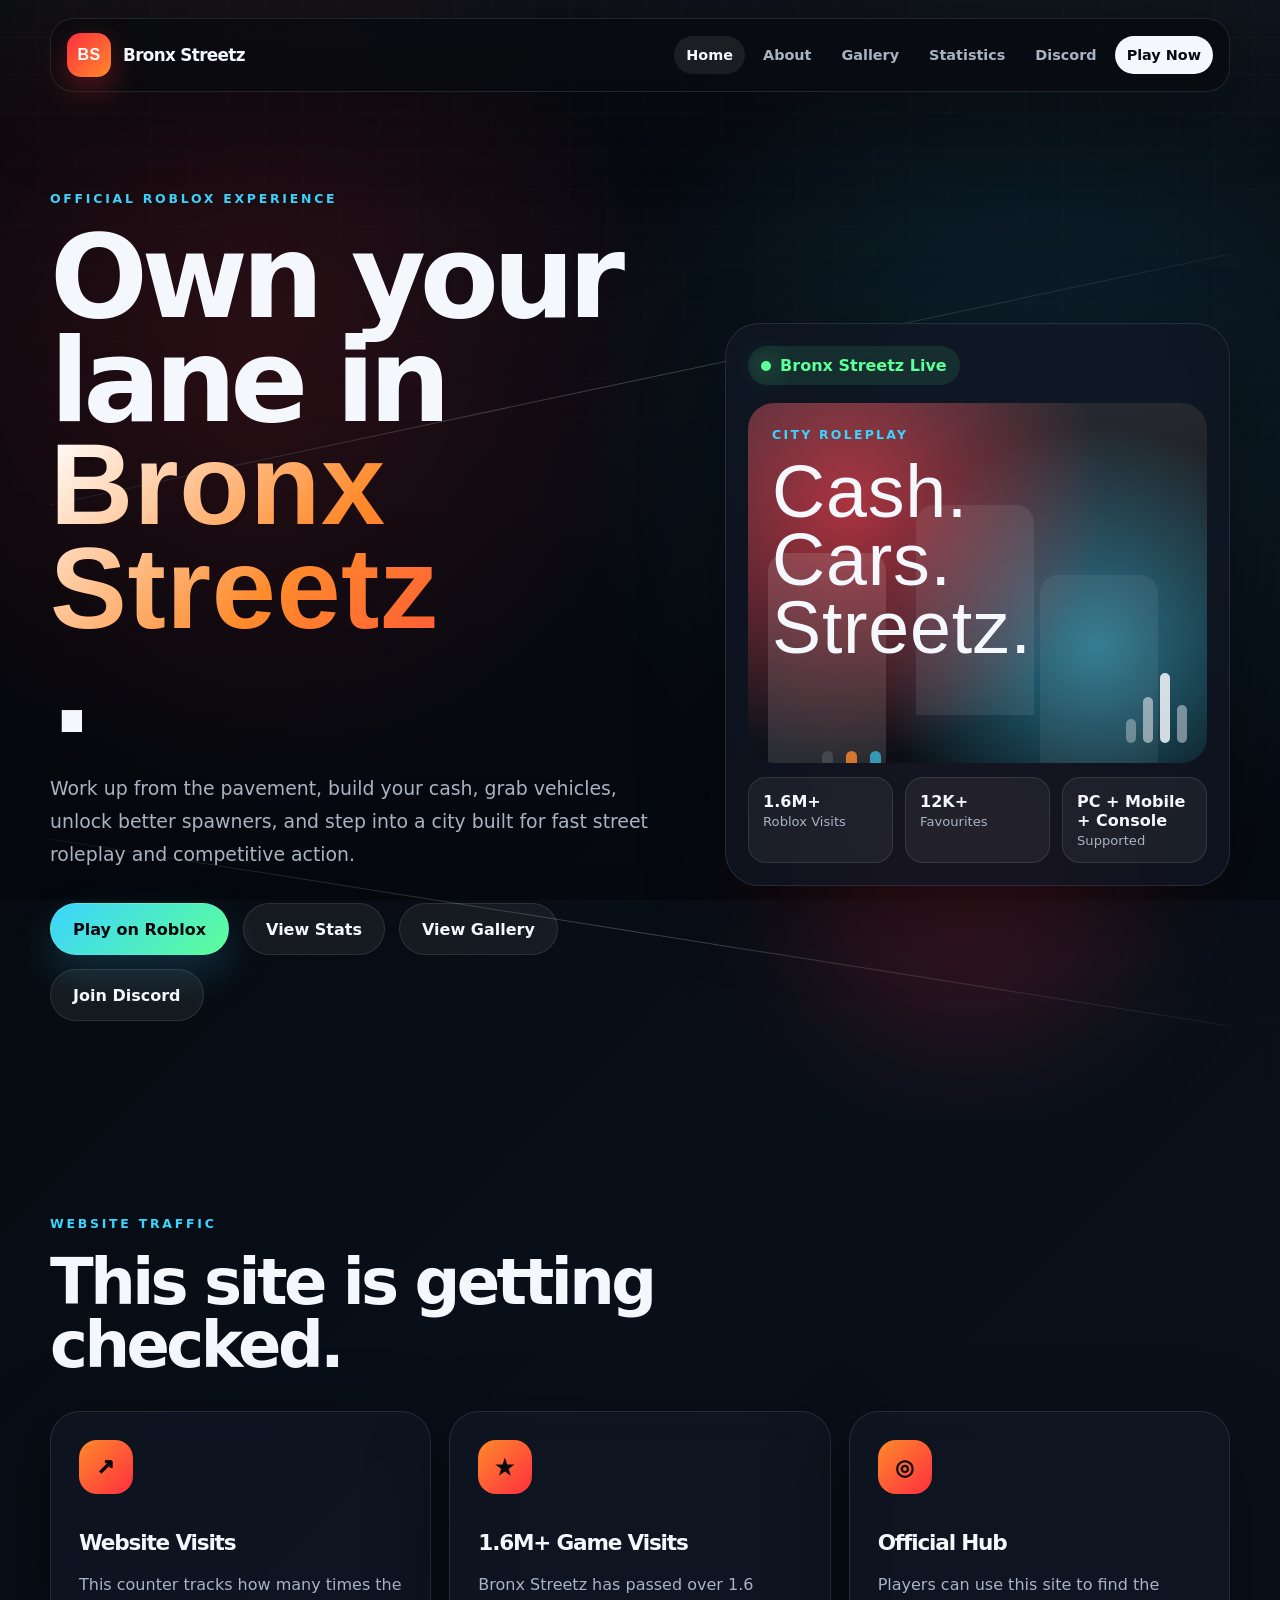
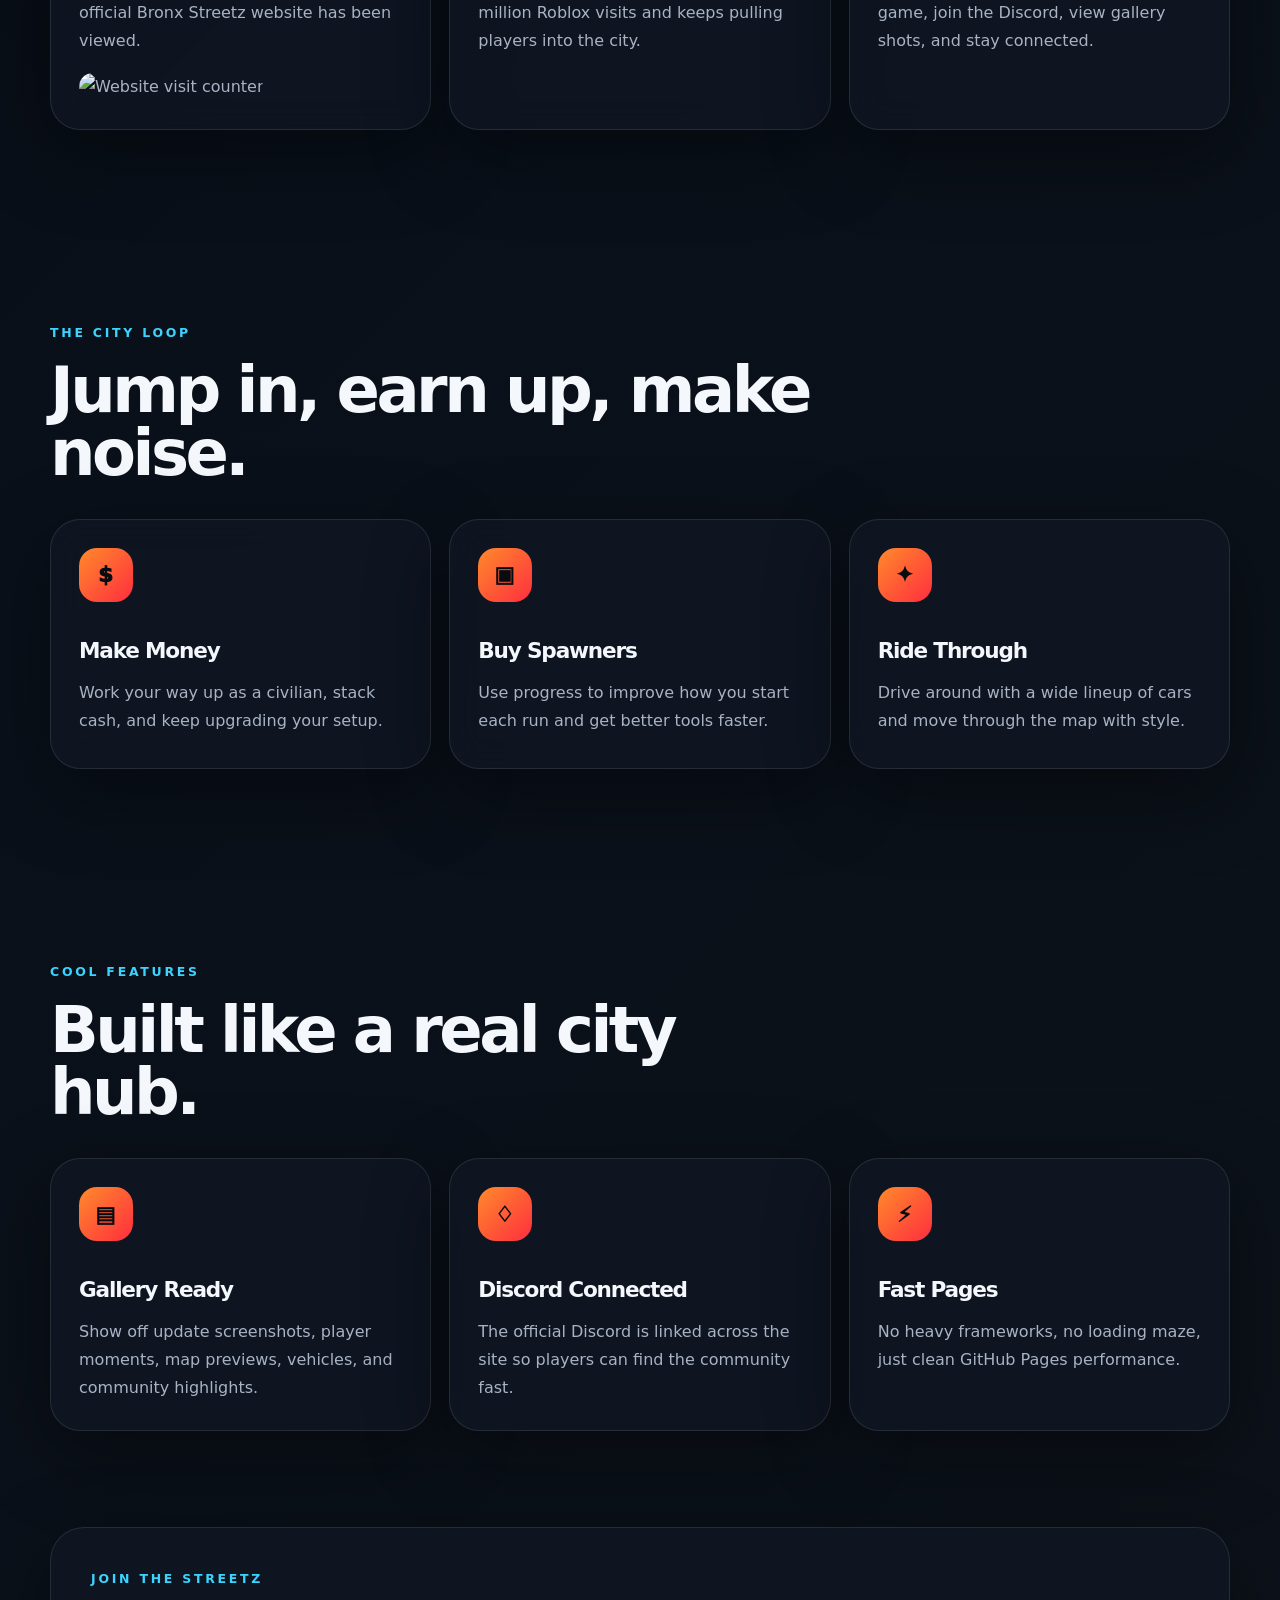
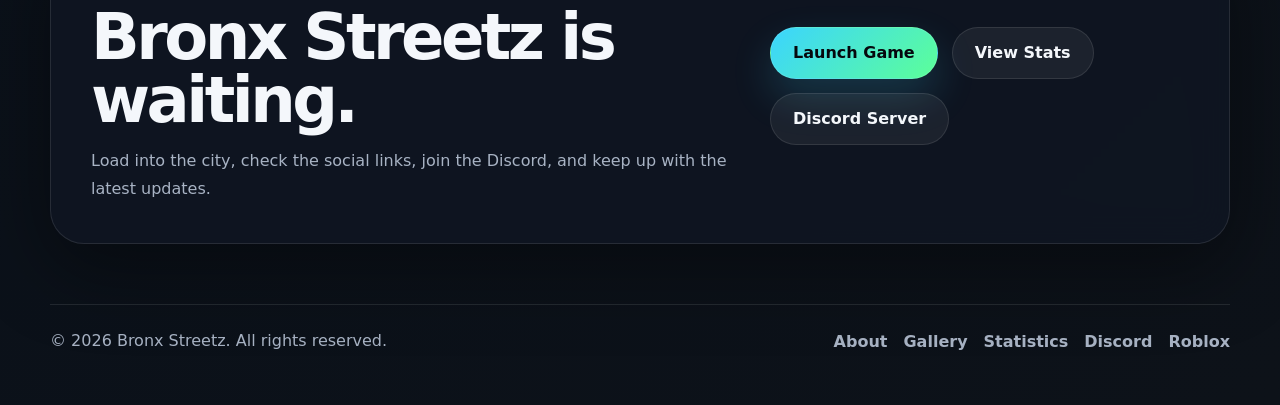
==== commit bcdb6673: "Restore statistics links while keeping website visit counter" ====
--- a/index.html
+++ b/index.html
@@ -29,6 +29,7 @@
       <a class="active" href="index.html">Home</a>
       <a href="about.html">About</a>
       <a href="gallery.html">Gallery</a>
+      <a href="stats.html">Statistics</a>
       <a href="https://discord.gg/XVc4PGBFNk" target="_blank" rel="noopener">Discord</a>
       <a class="nav-cta" href="https://www.roblox.com/games/16995353837/Bronx-Streetz" target="_blank" rel="noopener">Play Now</a>
     </nav>
@@ -48,6 +49,7 @@
         <p class="hero-lead">Work up from the pavement, build your cash, grab vehicles, unlock better spawners, and step into a city built for fast street roleplay and competitive action.</p>
         <div class="hero-actions">
           <a class="button primary" href="https://www.roblox.com/games/16995353837/Bronx-Streetz" target="_blank" rel="noopener">Play on Roblox</a>
+          <a class="button ghost" href="stats.html">View Stats</a>
           <a class="button ghost" href="gallery.html">View Gallery</a>
           <a class="button ghost" href="https://discord.gg/XVc4PGBFNk" target="_blank" rel="noopener">Join Discord</a>
         </div>
@@ -162,6 +164,7 @@
       </div>
       <div class="callout-actions">
         <a class="button primary" href="https://www.roblox.com/games/16995353837/Bronx-Streetz" target="_blank" rel="noopener">Launch Game</a>
+        <a class="button ghost" href="stats.html">View Stats</a>
         <a class="button ghost" href="https://discord.gg/XVc4PGBFNk" target="_blank" rel="noopener">Discord Server</a>
       </div>
     </section>
@@ -172,6 +175,7 @@
     <div>
       <a href="about.html">About</a>
       <a href="gallery.html">Gallery</a>
+      <a href="stats.html">Statistics</a>
       <a href="https://discord.gg/XVc4PGBFNk" target="_blank" rel="noopener">Discord</a>
       <a href="https://www.roblox.com/games/16995353837/Bronx-Streetz" target="_blank" rel="noopener">Roblox</a>
     </div>
